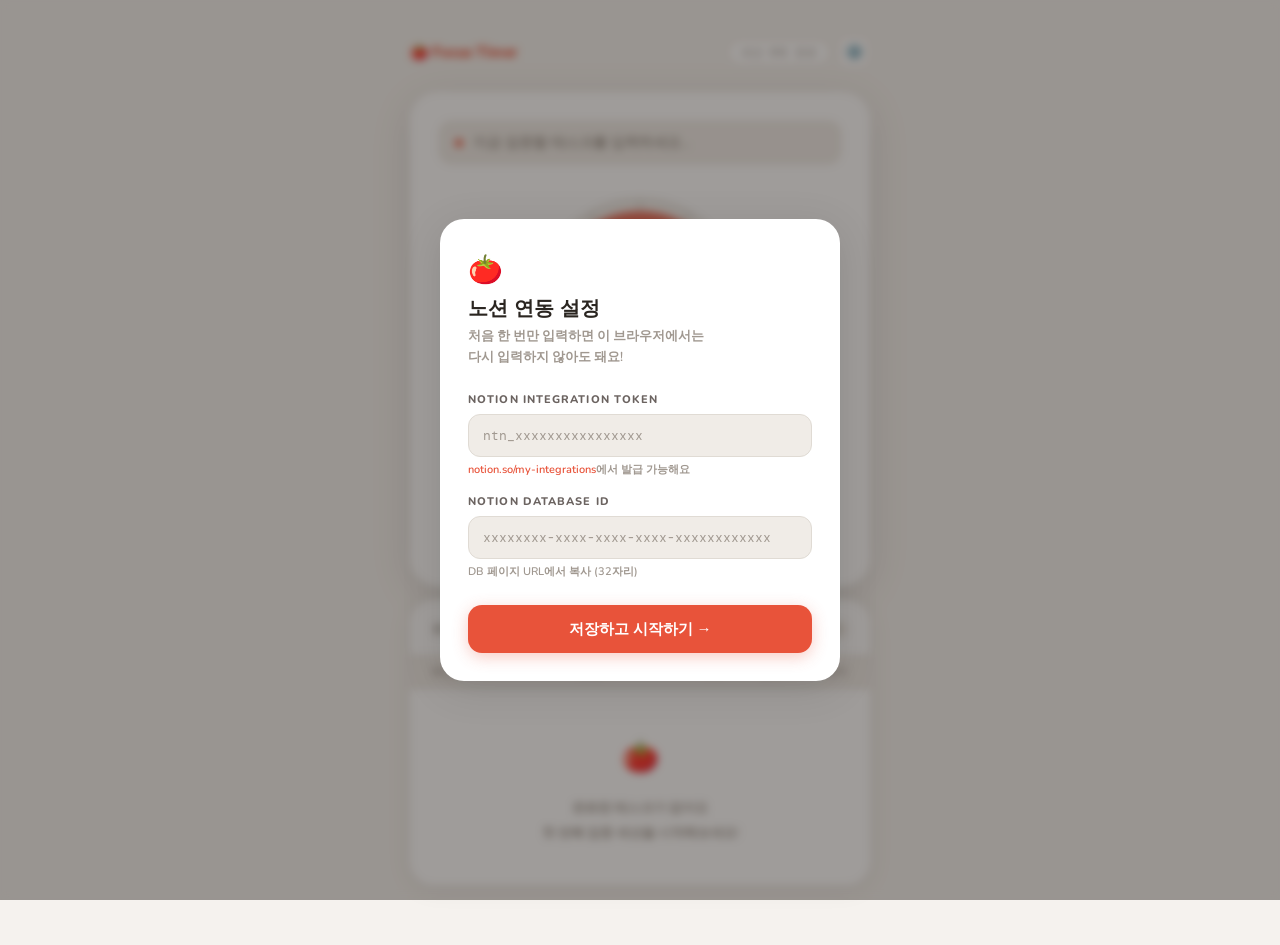
==== index.html @ 7982dd50 "Update index.html 프록시 업데이트 (프록시가 이상해도 자동으로 업데이트하는 자동 폴백)" ====
<!DOCTYPE html>
<html lang="ko">
<head>
<meta charset="UTF-8">
<meta name="viewport" content="width=device-width, initial-scale=1.0">
<title>Focus Timer</title>
<link rel="icon" type="image/png" href="https://twemoji.maxcdn.com/v/latest/72x72/1f345.png">
<link href="https://fonts.googleapis.com/css2?family=DM+Mono:wght@400;500&family=Nunito:wght@400;600;700;800;900&display=swap" rel="stylesheet">
<style>
  :root {
    --bg:#f5f2ee;--surface:#fff;--surface2:#f0ece7;--border:#e0dbd4;
    --tomato:#e8533a;--tomato-light:#fde8e4;--green:#3db87a;--yellow:#f0b429;
    --text:#2a2520;--text-dim:#a09890;--text-mid:#6b6360;
    --shadow:0 4px 24px rgba(0,0,0,.08);--shadow-lg:0 8px 40px rgba(0,0,0,.12);
  }
  *{box-sizing:border-box;margin:0;padding:0}
  body{background:var(--bg);color:var(--text);font-family:'Nunito',sans-serif;min-height:100vh;display:flex;flex-direction:column;align-items:center;padding:36px 20px 60px}

  /* Modal */
  .modal-backdrop{position:fixed;inset:0;background:rgba(42,37,32,.45);backdrop-filter:blur(4px);display:flex;align-items:center;justify-content:center;z-index:1000}
  .modal-backdrop.hidden{display:none}
  .modal{background:var(--surface);border-radius:24px;padding:32px 28px 28px;width:100%;max-width:400px;box-shadow:var(--shadow-lg);margin:20px}
  .modal-logo{font-size:28px;margin-bottom:6px}
  .modal-title{font-size:20px;font-weight:900;margin-bottom:4px}
  .modal-sub{font-size:13px;color:var(--text-dim);font-weight:600;margin-bottom:24px;line-height:1.6}
  .modal-field{margin-bottom:16px}
  .modal-label{display:block;font-size:11px;font-weight:800;letter-spacing:.1em;text-transform:uppercase;color:var(--text-mid);margin-bottom:7px}
  .modal-input{width:100%;padding:12px 14px;background:var(--surface2);border:1.5px solid var(--border);border-radius:12px;font-family:'DM Mono',monospace;font-size:13px;color:var(--text);outline:none;transition:border-color .15s}
  .modal-input:focus{border-color:var(--tomato);background:var(--tomato-light)}
  .modal-input::placeholder{color:var(--text-dim)}
  .modal-hint{font-size:11px;color:var(--text-dim);font-weight:600;margin-top:5px;line-height:1.5}
  .modal-hint a{color:var(--tomato);text-decoration:none}
  .modal-btn{width:100%;padding:14px;background:var(--tomato);color:#fff;border:none;border-radius:14px;font-family:'Nunito',sans-serif;font-size:15px;font-weight:800;cursor:pointer;transition:all .15s;margin-top:8px;box-shadow:0 4px 16px rgba(232,83,58,.3)}
  .modal-btn:hover{background:#f06045;transform:translateY(-1px)}
  .modal-error{font-size:12px;color:var(--tomato);font-weight:700;margin-top:10px;display:none;text-align:center}

  /* Header */
  .header{width:100%;max-width:460px;display:flex;align-items:center;justify-content:space-between;margin-bottom:24px}
  .logo{font-size:15px;font-weight:900;letter-spacing:-.02em;color:var(--tomato)}
  .header-right{display:flex;align-items:center;gap:8px}
  .session-badge{font-family:'DM Mono',monospace;font-size:11px;color:var(--text-dim);background:var(--surface);border:1.5px solid var(--border);padding:4px 12px;border-radius:20px}
  .settings-btn{width:32px;height:32px;background:var(--surface);border:1.5px solid var(--border);border-radius:10px;cursor:pointer;font-size:15px;display:flex;align-items:center;justify-content:center;transition:all .15s}
  .settings-btn:hover{background:var(--border)}

  /* Card */
  .card{width:100%;max-width:460px;background:var(--surface);border-radius:28px;padding:28px 28px 24px;box-shadow:var(--shadow-lg);margin-bottom:14px}
  .task-row{display:flex;align-items:center;gap:10px;background:var(--surface2);border-radius:14px;padding:12px 16px;margin-bottom:24px;border:1.5px solid transparent;transition:border-color .2s}
  .task-row:focus-within{border-color:var(--tomato)}
  .task-dot{width:8px;height:8px;background:var(--tomato);border-radius:50%;flex-shrink:0}
  .task-input{flex:1;background:transparent;border:none;outline:none;font-family:'Nunito',sans-serif;font-size:14px;font-weight:700;color:var(--text);caret-color:var(--tomato)}
  .task-input::placeholder{color:var(--text-dim);font-weight:600}

  /* Clock */
  .clock-wrap{display:flex;justify-content:center;margin-bottom:22px}
  .clock-outer{position:relative;width:220px;height:220px}
  #timerCanvas{border-radius:50%;display:block}
  .clock-center{position:absolute;top:50%;left:50%;transform:translate(-50%,-50%);background:#fff;border-radius:50%;width:96px;height:96px;display:flex;flex-direction:column;align-items:center;justify-content:center;box-shadow:0 2px 12px rgba(0,0,0,.08);pointer-events:none}
  #timeDisplay{font-family:'DM Mono',monospace;font-size:20px;font-weight:500;color:var(--text);line-height:1;letter-spacing:-.5px}
  #statusLabel{font-size:9px;font-weight:800;letter-spacing:.12em;text-transform:uppercase;color:var(--text-dim);margin-top:3px}
  #overtimeLabel{font-family:'DM Mono',monospace;font-size:9px;color:var(--yellow);margin-top:2px;display:none}

  /* Timesup */
  .timesup-banner{display:none;align-items:center;gap:10px;background:#fde8e4;border:1.5px solid #f5c4bb;border-radius:14px;padding:11px 16px;margin-bottom:14px;width:100%;max-width:460px}
  .timesup-banner.show{display:flex}
  .timesup-text{font-size:13px;font-weight:800;color:var(--tomato)}
  .timesup-sub{font-size:11px;color:#c0705a;margin-top:1px;font-weight:600}

  /* Setter */
  .time-setter{display:flex;align-items:flex-end;justify-content:center;gap:8px;margin-bottom:20px}
  .setter-unit{display:flex;flex-direction:column;align-items:center;gap:5px}
  .setter-label{font-size:10px;font-weight:800;letter-spacing:.1em;text-transform:uppercase;color:var(--text-dim)}
  .setter-inner{display:flex;align-items:center;gap:5px}
  .setter-btn{width:28px;height:28px;background:var(--surface2);border:1.5px solid var(--border);border-radius:8px;color:var(--text-mid);font-size:16px;cursor:pointer;display:flex;align-items:center;justify-content:center;transition:all .15s;font-weight:700}
  .setter-btn:hover{background:var(--border);color:var(--text)}
  .setter-input{font-family:'DM Mono',monospace;font-size:24px;font-weight:500;color:var(--text);background:var(--surface2);border:1.5px solid var(--border);border-radius:10px;width:58px;text-align:center;padding:5px 0;outline:none;transition:border-color .15s}
  .setter-input:focus{border-color:var(--tomato);background:var(--tomato-light)}
  .setter-sep{font-family:'DM Mono',monospace;font-size:22px;color:var(--text-dim);padding-bottom:4px;font-weight:500}

  /* Controls */
  .controls{display:flex;gap:10px;justify-content:center}
  .btn-main{flex:1;padding:14px;background:var(--tomato);color:#fff;border:none;border-radius:16px;font-family:'Nunito',sans-serif;font-size:15px;font-weight:800;cursor:pointer;transition:all .15s;max-width:200px;box-shadow:0 4px 16px rgba(232,83,58,.35)}
  .btn-main:hover{background:#f06045;transform:translateY(-2px)}
  .btn-secondary{padding:14px 20px;background:var(--surface2);color:var(--text-mid);border:1.5px solid var(--border);border-radius:16px;font-family:'Nunito',sans-serif;font-size:14px;font-weight:800;cursor:pointer;transition:all .15s}
  .btn-secondary:hover{background:var(--border);color:var(--text)}
  .btn-done{padding:14px 20px;background:#e8f8f0;color:var(--green);border:1.5px solid #b8e8d0;border-radius:16px;font-family:'Nunito',sans-serif;font-size:14px;font-weight:800;cursor:pointer;transition:all .15s;display:none}
  .btn-done:hover{background:#d0f0e4}
  .btn-done:disabled{opacity:.5;cursor:not-allowed}

  /* Toast */
  .sync-toast{position:fixed;bottom:28px;right:24px;background:#fff;border:1.5px solid var(--border);border-radius:14px;padding:12px 18px;font-size:13px;font-weight:700;display:flex;align-items:center;gap:8px;transition:all .3s;opacity:0;transform:translateY(10px);z-index:999;box-shadow:var(--shadow)}
  .sync-toast.show{opacity:1;transform:translateY(0)}
  .sync-toast.success{border-color:#b8e8d0;color:var(--green)}
  .sync-toast.error{border-color:#f5c4bb;color:var(--tomato)}
  .sync-toast.loading{color:var(--text-dim)}

  /* List */
  .list-card{width:100%;max-width:460px;background:var(--surface);border-radius:24px;overflow:hidden;box-shadow:var(--shadow)}
  .list-header{padding:18px 22px 14px;border-bottom:1.5px solid var(--border);display:flex;align-items:center;justify-content:space-between}
  .list-title{font-size:12px;font-weight:800;letter-spacing:.12em;text-transform:uppercase;color:var(--text-dim)}
  .list-header-right{display:flex;align-items:center;gap:8px}
  .list-count{font-family:'DM Mono',monospace;font-size:11px;color:var(--text-dim);background:var(--surface2);padding:2px 8px;border-radius:10px}
  .notion-badge{font-size:10px;font-weight:800;color:var(--green);background:#e8f8f0;border:1.5px solid #b8e8d0;padding:2px 8px;border-radius:10px}
  .notion-badge.disconnected{color:var(--text-dim);background:var(--surface2);border-color:var(--border)}
  .btn-edit-mode{font-size:11px;font-weight:800;color:var(--text-dim);background:var(--surface2);border:1.5px solid var(--border);padding:3px 10px;border-radius:10px;cursor:pointer;transition:all .15s}
  .btn-edit-mode:hover{color:var(--tomato);border-color:var(--tomato);background:var(--tomato-light)}
  .btn-edit-mode.active{color:var(--tomato);border-color:var(--tomato);background:var(--tomato-light)}

  /* ── 컬럼 그리드: 체크박스(edit모드에서만 표시) + 태스크 + 작업일시 + 계획 + 실제 + 차이 ── */
  .list-cols{display:grid;grid-template-columns:1fr 96px 54px 54px 62px;gap:4px;padding:9px 22px;border-bottom:1.5px solid var(--border);background:var(--surface2)}
  .list-cols.edit-cols{grid-template-columns:24px 1fr 96px 54px 54px 62px}
  .col-label{font-size:10px;font-weight:800;letter-spacing:.08em;text-transform:uppercase;color:var(--text-dim)}
  .col-label.right{text-align:right}

  .task-item{display:grid;grid-template-columns:1fr 96px 54px 54px 62px;gap:4px;padding:13px 22px;border-bottom:1.5px solid var(--border);animation:slide-in .25s ease;transition:background .15s}
  .task-item.edit-row{grid-template-columns:24px 1fr 96px 54px 54px 62px}
  .task-item:last-child{border-bottom:none}
  .task-item.selected{background:#fff5f3}
  @keyframes slide-in{from{opacity:0;transform:translateY(-6px)}to{opacity:1;transform:translateY(0)}}

  .task-checkbox{width:18px;height:18px;border:1.5px solid var(--border);border-radius:5px;cursor:pointer;display:flex;align-items:center;justify-content:center;flex-shrink:0;transition:all .15s;background:var(--surface)}
  .task-checkbox:hover{border-color:var(--tomato)}
  .task-checkbox.checked{background:var(--tomato);border-color:var(--tomato);color:#fff;font-size:11px;font-weight:900}

  .task-name-cell{font-size:13px;font-weight:700;color:var(--text);display:flex;align-items:center;gap:7px;min-width:0}
  .task-name-text{overflow:hidden;text-overflow:ellipsis;white-space:nowrap}
  .task-status-dot{width:7px;height:7px;border-radius:50%;flex-shrink:0}
  .dot-done{background:var(--green)}
  .dot-over{background:var(--yellow)}
  .cell-mono{font-family:'DM Mono',monospace;font-size:11px;color:var(--text-mid);text-align:right;display:flex;align-items:center;justify-content:flex-end}
  .cell-datetime{font-family:'DM Mono',monospace;font-size:10px;color:var(--text-dim);display:flex;align-items:center}
  .diff-pos{color:var(--yellow);font-weight:600}
  .diff-neg{color:var(--green);font-weight:600}
  .diff-zero{color:var(--text-dim)}
  .notion-dot{width:5px;height:5px;border-radius:50%;background:var(--green);margin-left:3px;flex-shrink:0}
  .notion-dot.pending{background:var(--yellow)}
  .notion-dot.fail{background:var(--tomato)}

  /* Delete bar */
  .delete-bar{display:none;align-items:center;justify-content:space-between;padding:12px 22px;background:var(--tomato-light);border-top:1.5px solid #f5c4bb}
  .delete-bar.show{display:flex}
  .delete-bar-text{font-size:13px;font-weight:700;color:var(--tomato)}
  .btn-confirm-delete{padding:8px 18px;background:var(--tomato);color:#fff;border:none;border-radius:10px;font-family:'Nunito',sans-serif;font-size:13px;font-weight:800;cursor:pointer;transition:all .15s}
  .btn-confirm-delete:hover{background:#f06045}
  .btn-cancel-delete{padding:8px 14px;background:transparent;color:var(--text-mid);border:none;font-family:'Nunito',sans-serif;font-size:13px;font-weight:700;cursor:pointer}

  .empty-state{padding:40px 24px;text-align:center;color:var(--text-dim);font-size:13px;line-height:1.9;font-weight:600}
  .empty-icon{font-size:30px;margin-bottom:10px}
</style>
</head>
<body>

<!-- Modal -->
<div class="modal-backdrop" id="modalBackdrop">
  <div class="modal">
    <div class="modal-logo">🍅</div>
    <div class="modal-title">노션 연동 설정</div>
    <div class="modal-sub">처음 한 번만 입력하면 이 브라우저에서는<br>다시 입력하지 않아도 돼요!</div>
    <div class="modal-field">
      <label class="modal-label">Notion Integration Token</label>
      <input class="modal-input" id="inputToken" type="password" placeholder="ntn_xxxxxxxxxxxxxxxx">
      <div class="modal-hint"><a href="https://www.notion.so/my-integrations" target="_blank">notion.so/my-integrations</a>에서 발급 가능해요</div>
    </div>
    <div class="modal-field">
      <label class="modal-label">Notion Database ID</label>
      <input class="modal-input" id="inputDbId" type="text" placeholder="xxxxxxxx-xxxx-xxxx-xxxx-xxxxxxxxxxxx">
      <div class="modal-hint">DB 페이지 URL에서 복사 (32자리)</div>
    </div>
    <button class="modal-btn" onclick="saveSettings()">저장하고 시작하기 →</button>
    <div class="modal-error" id="modalError">토큰과 DB ID를 모두 입력해주세요</div>
  </div>
</div>

<!-- Header -->
<div class="header">
  <div class="logo">🍅 Focus Timer</div>
  <div class="header-right">
    <div class="session-badge" id="sessionBadge">세션 0회 완료</div>
    <button class="settings-btn" onclick="openSettings()">⚙️</button>
  </div>
</div>

<div class="timesup-banner" id="timesupBanner">
  <div style="font-size:18px">⏰</div>
  <div>
    <div class="timesup-text">타임업!</div>
    <div class="timesup-sub">초과 시간이 카운트 중이에요 — 완료 버튼을 눌러 기록하세요</div>
  </div>
</div>

<div class="card">
  <div class="task-row">
    <div class="task-dot"></div>
    <input class="task-input" id="taskInput" type="text" placeholder="지금 집중할 태스크를 입력하세요…" maxlength="40">
  </div>
  <div class="clock-wrap">
    <div class="clock-outer">
      <canvas id="timerCanvas" width="220" height="220"></canvas>
      <div class="clock-center">
        <div id="timeDisplay">10:00</div>
        <div id="statusLabel">대기 중</div>
        <div id="overtimeLabel">초과중</div>
      </div>
    </div>
  </div>
  <div class="time-setter" id="timeSetter">
    <div class="setter-unit">
      <div class="setter-label">시간</div>
      <div class="setter-inner">
        <button class="setter-btn" onclick="adjustTime('h',1)">+</button>
        <input class="setter-input" id="setHour" type="number" min="0" max="23" value="0" oninput="onInputChange('h')" onblur="onInputBlur('h')">
        <button class="setter-btn" onclick="adjustTime('h',-1)">−</button>
      </div>
    </div>
    <div class="setter-sep">:</div>
    <div class="setter-unit">
      <div class="setter-label">분</div>
      <div class="setter-inner">
        <button class="setter-btn" onclick="adjustTime('m',1)">+</button>
        <input class="setter-input" id="setMin" type="number" min="0" max="59" value="10" oninput="onInputChange('m')" onblur="onInputBlur('m')">
        <button class="setter-btn" onclick="adjustTime('m',-1)">−</button>
      </div>
    </div>
  </div>
  <div class="controls">
    <button class="btn-main" id="startBtn" onclick="toggleTimer()">▶ 시작</button>
    <button class="btn-secondary" onclick="resetTimer()">↺ 리셋</button>
    <button class="btn-done" id="doneBtn" onclick="completeTask()">✓ 완료</button>
  </div>
</div>

<!-- Task List -->
<div class="list-card" id="listCard">
  <div class="list-header">
    <div class="list-title">완료된 태스크</div>
    <div class="list-header-right">
      <button class="btn-edit-mode" id="editModeBtn" onclick="toggleEditMode()">선택 삭제</button>
      <div class="notion-badge" id="notionBadge">● Notion</div>
      <div class="list-count" id="taskCount">0개</div>
    </div>
  </div>
  <div class="list-cols" id="listCols">
    <div class="col-label">태스크</div>
    <div class="col-label">작업일시</div>
    <div class="col-label right">계획</div>
    <div class="col-label right">실제</div>
    <div class="col-label right">차이</div>
  </div>
  <div id="taskList">
    <div class="empty-state"><div class="empty-icon">🍅</div>완료된 태스크가 없어요<br>첫 번째 집중 세션을 시작해보세요!</div>
  </div>
  <div class="delete-bar" id="deleteBar">
    <div class="delete-bar-text" id="deleteBarText">0개 선택됨</div>
    <div style="display:flex;gap:8px">
      <button class="btn-cancel-delete" onclick="toggleEditMode()">취소</button>
      <button class="btn-confirm-delete" onclick="deleteSelected()">🗑 삭제</button>
    </div>
  </div>
</div>

<div class="sync-toast" id="syncToast"></div>

<script>
  const CORS_PROXIES = [
  url => `https://api.allorigins.win/raw?url=${encodeURIComponent(url)}`,
  url => `https://corsproxy.io/?url=${encodeURIComponent(url)}`,
  url => `https://cors-anywhere.herokuapp.com/${url}`,
];
  const CX=110,CY=110,R=100;
  let NOTION_TOKEN='',NOTION_DB_ID='';
  let setHours=0,setMinutes=10;
  let totalPlanned=600,remaining=600;
  let elapsed=0,overtime=0;
  let running=false,isOvertime=false;
  let interval=null,sessionCount=0,startTime=null;
  let tasks=[];
  let editMode=false,selected=new Set();

  const canvas=document.getElementById('timerCanvas');
  const ctx=canvas.getContext('2d');

  // ── Settings ──────────────────────────────────────────
  function loadSettings(){
    NOTION_TOKEN=localStorage.getItem('ft_token')||'';
    NOTION_DB_ID=localStorage.getItem('ft_dbid')||'';
    if(!NOTION_TOKEN||!NOTION_DB_ID){
      document.getElementById('modalBackdrop').classList.remove('hidden');
    } else {
      document.getElementById('modalBackdrop').classList.add('hidden');
      updateNotionBadge(true);
    }
    sessionCount=parseInt(localStorage.getItem('ft_sessions')||'0');
    document.getElementById('sessionBadge').textContent=`세션 ${sessionCount}회 완료`;
  }
  function saveSettings(){
    const token=document.getElementById('inputToken').value.trim();
    const dbid=document.getElementById('inputDbId').value.trim().replace(/-/g,'');
    if(!token||!dbid){document.getElementById('modalError').style.display='block';return;}
    localStorage.setItem('ft_token',token);
    localStorage.setItem('ft_dbid',dbid);
    NOTION_TOKEN=token;NOTION_DB_ID=dbid;
    document.getElementById('modalBackdrop').classList.add('hidden');
    updateNotionBadge(true);
  }
  function openSettings(){
    document.getElementById('inputToken').value=NOTION_TOKEN;
    document.getElementById('inputDbId').value=NOTION_DB_ID;
    document.getElementById('modalBackdrop').classList.remove('hidden');
  }
  function updateNotionBadge(ok){
    const b=document.getElementById('notionBadge');
    b.textContent=ok?'● Notion':'○ 미연결';
    b.className=ok?'notion-badge':'notion-badge disconnected';
  }

  // ── Task persistence ───────────────────────────────────
  function saveTasks(){
    localStorage.setItem('ft_tasks',JSON.stringify(tasks.map(t=>({...t,date:t.date instanceof Date?t.date.toISOString():t.date}))));
  }
  function loadTasks(){
    try{const raw=localStorage.getItem('ft_tasks');if(!raw)return;tasks=JSON.parse(raw).map(t=>({...t,date:new Date(t.date)}));}catch(e){tasks=[];}
  }

  // ── Canvas ─────────────────────────────────────────────
  function drawClock(){
    ctx.clearRect(0,0,220,220);
    ctx.beginPath();ctx.arc(CX,CY,R,0,Math.PI*2);ctx.fillStyle='#f5f2ee';ctx.fill();
    for(let i=0;i<60;i++){
      const a=(i/60)*Math.PI*2-Math.PI/2,maj=i%5===0;
      ctx.beginPath();
      ctx.moveTo(CX+(maj?R-10:R-6)*Math.cos(a),CY+(maj?R-10:R-6)*Math.sin(a));
      ctx.lineTo(CX+(R-2)*Math.cos(a),CY+(R-2)*Math.sin(a));
      ctx.strokeStyle=maj?'#c8c0b8':'#ddd8d2';ctx.lineWidth=maj?2:1;ctx.stroke();
    }
    const sa=-Math.PI/2;
    if(!isOvertime&&remaining>0){
      ctx.beginPath();ctx.moveTo(CX,CY);
      ctx.arc(CX,CY,R-12,sa,sa+(remaining/totalPlanned)*Math.PI*2);
      ctx.closePath();ctx.fillStyle='#e8533a';ctx.globalAlpha=.88;ctx.fill();ctx.globalAlpha=1;
    }
    if(isOvertime&&overtime>0){
      ctx.beginPath();ctx.moveTo(CX,CY);
      ctx.arc(CX,CY,R-12,sa,sa+((overtime%totalPlanned)/totalPlanned)*Math.PI*2);
      ctx.closePath();ctx.fillStyle='#f0b429';ctx.globalAlpha=.82;ctx.fill();ctx.globalAlpha=1;
    }
    ctx.beginPath();ctx.arc(CX,CY,52,0,Math.PI*2);ctx.fillStyle='#fff';ctx.fill();
    ctx.beginPath();ctx.arc(CX,CY,R,0,Math.PI*2);ctx.strokeStyle='#e0dbd4';ctx.lineWidth=2;ctx.stroke();
    ctx.beginPath();ctx.arc(CX,CY,4,0,Math.PI*2);ctx.fillStyle=isOvertime?'#f0b429':'#e8533a';ctx.fill();
  }

  function fmt(sec){
    const h=Math.floor(Math.abs(sec)/3600),m=Math.floor((Math.abs(sec)%3600)/60),s=Math.abs(sec)%60;
    return h>0?`${h}:${String(m).padStart(2,'0')}:${String(s).padStart(2,'0')}`:`${String(m).padStart(2,'0')}:${String(s).padStart(2,'0')}`;
  }
  function nowKST(){return new Date(new Date().toLocaleString('en-US',{timeZone:'Asia/Seoul'}));}
  function formatDatetime(d){return `${String(d.getMonth()+1).padStart(2,'0')}/${String(d.getDate()).padStart(2,'0')} ${String(d.getHours()).padStart(2,'0')}:${String(d.getMinutes()).padStart(2,'0')}`;}

  function beep(){
    try{
      const ac=new(window.AudioContext||window.webkitAudioContext)();
      [0,.18,.36].forEach(t=>{
        const o=ac.createOscillator(),g=ac.createGain();
        o.connect(g);g.connect(ac.destination);
        o.frequency.value=t===.36?880:660;
        g.gain.setValueAtTime(.25,ac.currentTime+t);
        g.gain.exponentialRampToValueAtTime(.001,ac.currentTime+t+.28);
        o.start(ac.currentTime+t);o.stop(ac.currentTime+t+.28);
      });
    }catch(e){}
  }
  function showToast(msg,type='loading'){
    const t=document.getElementById('syncToast');
    t.className=`sync-toast ${type} show`;t.innerHTML=msg;
    if(type!=='loading')setTimeout(()=>t.classList.remove('show'),3500);
  }
  function updateTimeDisplay(){document.getElementById('timeDisplay').textContent=isOvertime?`+${fmt(overtime)}`:fmt(remaining);}
  function render(){drawClock();updateTimeDisplay();}

  // ── Setter ─────────────────────────────────────────────
  function getPlanned(){return setHours*3600+setMinutes*60;}
  function adjustTime(type,delta){
    if(running)return;
    if(type==='h'){setHours=Math.max(0,Math.min(23,setHours+delta));document.getElementById('setHour').value=setHours;}
    else{setMinutes=Math.max(0,Math.min(59,setMinutes+delta));if(!setHours&&!setMinutes)setMinutes=1;document.getElementById('setMin').value=setMinutes;}
    applyTimeChange();
  }
  function onInputChange(type){
    if(running)return;
    if(type==='h')setHours=parseInt(document.getElementById('setHour').value)||0;
    else setMinutes=parseInt(document.getElementById('setMin').value)||0;
    applyTimeChange();
  }
  function onInputBlur(type){
    if(type==='h'){setHours=Math.max(0,Math.min(23,parseInt(document.getElementById('setHour').value)||0));document.getElementById('setHour').value=setHours;}
    else{setMinutes=Math.max(0,Math.min(59,parseInt(document.getElementById('setMin').value)||0));if(!setHours&&!setMinutes)setMinutes=1;document.getElementById('setMin').value=setMinutes;}
    applyTimeChange();
  }
  function applyTimeChange(){totalPlanned=getPlanned();remaining=totalPlanned;elapsed=0;overtime=0;render();}
  function lockSetter(lock){const s=document.getElementById('timeSetter');s.style.opacity=lock?'.4':'1';s.style.pointerEvents=lock?'none':'auto';}

  // ── Timer ──────────────────────────────────────────────
  function toggleTimer(){
    const btn=document.getElementById('startBtn');
    if(running){clearInterval(interval);running=false;btn.textContent='▶ 재개';}
    else{
      if(!totalPlanned)return;
      if(!startTime)startTime=nowKST();
      running=true;btn.textContent='⏸ 일시정지';
      lockSetter(true);
      document.getElementById('doneBtn').style.display='flex';
      document.getElementById('statusLabel').textContent='집중 중';
      interval=setInterval(tick,1000);
    }
  }
  function tick(){
    elapsed++;
    if(!isOvertime){
      remaining--;render();
      if(remaining<=0){
        isOvertime=true;beep();
        document.getElementById('timesupBanner').classList.add('show');
        document.getElementById('statusLabel').textContent='타임업!';
        document.getElementById('statusLabel').style.color='#e8533a';
        document.getElementById('overtimeLabel').style.display='block';
      }
    }else{overtime++;document.getElementById('overtimeLabel').textContent=`+${fmt(overtime)}`;render();}
  }

  function resetTimer(){
    clearInterval(interval);
    running=false;isOvertime=false;totalPlanned=getPlanned();
    remaining=totalPlanned;elapsed=0;overtime=0;startTime=null;
    document.getElementById('startBtn').textContent='▶ 시작';
    document.getElementById('statusLabel').textContent='대기 중';
    document.getElementById('statusLabel').style.color='';
    const doneBtn=document.getElementById('doneBtn');
    doneBtn.style.display='none';
    doneBtn.disabled=false; // ← 완료 버튼 재활성화
    document.getElementById('timesupBanner').classList.remove('show');
    document.getElementById('overtimeLabel').style.display='none';
    lockSetter(false);render();
  }

  async function completeTask(){
    if(elapsed===0)return;
    clearInterval(interval);running=false;
    const doneBtn=document.getElementById('doneBtn');
    doneBtn.disabled=true;

    const name=document.getElementById('taskInput').value.trim()||'이름 없는 태스크';
    const actual=elapsed,diff=actual-totalPlanned;
    const taskDate=startTime||nowKST();
    sessionCount++;
    localStorage.setItem('ft_sessions',sessionCount);
    document.getElementById('sessionBadge').textContent=`세션 ${sessionCount}회 완료`;

    const taskObj={id:Date.now(),name,planned:totalPlanned,actual,diff,date:taskDate,notionStatus:'pending'};
    tasks.unshift(taskObj);
    saveTasks();renderTasks();
    resetTimer(); // ← 여기서 doneBtn.disabled=false 처리됨
    document.getElementById('taskInput').value='';

    if(NOTION_TOKEN&&NOTION_DB_ID){
      showToast('⏳ 노션에 저장 중…','loading');
      const ok=await saveToNotion(taskObj);
      taskObj.notionStatus=ok?'done':'fail';
      saveTasks();renderTasks();
      showToast(ok?'✅ 노션에 저장되었어요!':'❌ 노션 저장 실패',ok?'success':'error');
    }else{
      taskObj.notionStatus='fail';saveTasks();renderTasks();
      showToast('⚙️ 노션 연동이 필요해요 (우측 상단 ⚙️)','error');
    }
  }

  async function saveToNotion(task){
    const diffStr=task.diff===0?'±0:00':(task.diff>0?`+${fmt(task.diff)}`:`−${fmt(task.diff)}`);
    try{
      const res=await fetch(CORS_PROXY+encodeURIComponent('https://api.notion.com/v1/pages'),{
        method:'POST',
        headers:{'Content-Type':'application/json','Authorization':`Bearer ${NOTION_TOKEN}`,'Notion-Version':'2022-06-28'},
        body:JSON.stringify({
          parent:{database_id:NOTION_DB_ID},
          properties:{
            "태스크명":{title:[{text:{content:task.name}}]},
            "작업일시":{date:{start:task.date.toISOString().split('T')[0]}},
            "계획시간":{rich_text:[{text:{content:fmt(task.planned)}}]},
            "실제시간":{rich_text:[{text:{content:fmt(task.actual)}}]},
            "차이":    {rich_text:[{text:{content:diffStr}}]}
          }
        })
      });
      return res.ok;
    }catch(e){return false;}
  }

  // ── Edit / Delete ──────────────────────────────────────
  function toggleEditMode(){
    editMode=!editMode;
    selected.clear();
    const btn=document.getElementById('editModeBtn');
    btn.textContent=editMode?'취소':'선택 삭제';
    btn.classList.toggle('active',editMode);
    document.getElementById('deleteBar').classList.remove('show');

    // 헤더 컬럼도 같이 토글
    const cols=document.getElementById('listCols');
    if(editMode){
      cols.classList.add('edit-cols');
      cols.innerHTML=`<div class="col-label"></div><div class="col-label">태스크</div><div class="col-label">작업일시</div><div class="col-label right">계획</div><div class="col-label right">실제</div><div class="col-label right">차이</div>`;
    }else{
      cols.classList.remove('edit-cols');
      cols.innerHTML=`<div class="col-label">태스크</div><div class="col-label">작업일시</div><div class="col-label right">계획</div><div class="col-label right">실제</div><div class="col-label right">차이</div>`;
    }
    renderTasks();
  }

  function toggleSelect(id){
    if(selected.has(id))selected.delete(id);else selected.add(id);
    const count=selected.size;
    document.getElementById('deleteBar').classList.toggle('show',count>0);
    document.getElementById('deleteBarText').textContent=`${count}개 선택됨`;
    renderTasks();
  }

  function deleteSelected(){
    tasks=tasks.filter(t=>!selected.has(t.id));
    selected.clear();
    saveTasks();
    document.getElementById('deleteBar').classList.remove('show');
    editMode=false;
    document.getElementById('editModeBtn').textContent='선택 삭제';
    document.getElementById('editModeBtn').classList.remove('active');
    const cols=document.getElementById('listCols');
    cols.classList.remove('edit-cols');
    cols.innerHTML=`<div class="col-label">태스크</div><div class="col-label">작업일시</div><div class="col-label right">계획</div><div class="col-label right">실제</div><div class="col-label right">차이</div>`;
    renderTasks();
  }

  // ── Render ─────────────────────────────────────────────
  function renderTasks(){
    const list=document.getElementById('taskList');
    document.getElementById('taskCount').textContent=`${tasks.length}개`;
    if(!tasks.length){
      list.innerHTML=`<div class="empty-state"><div class="empty-icon">🍅</div>완료된 태스크가 없어요<br>첫 번째 집중 세션을 시작해보세요!</div>`;
      return;
    }
    list.innerHTML=tasks.map(t=>{
      const diffStr=t.diff===0?'±0:00':(t.diff>0?`+${fmt(t.diff)}`:`−${fmt(t.diff)}`);
      const diffCls=t.diff>0?'diff-pos':t.diff<0?'diff-neg':'diff-zero';
      const nDot=t.notionStatus==='done'?'notion-dot':t.notionStatus==='fail'?'notion-dot fail':'notion-dot pending';
      const isSel=selected.has(t.id);
      const rowCls=`task-item${editMode?' edit-row':''}${isSel?' selected':''}`;
      const checkbox=editMode?`<div class="task-checkbox${isSel?' checked':''}" onclick="event.stopPropagation();toggleSelect(${t.id})">${isSel?'✓':''}</div>`:'';
      return `<div class="${rowCls}" onclick="${editMode?`toggleSelect(${t.id})`:''}" style="${editMode?'cursor:pointer':''}">
        ${checkbox}
        <div class="task-name-cell"><div class="task-status-dot ${t.diff>0?'dot-over':'dot-done'}"></div><span class="task-name-text">${esc(t.name)}</span><div class="${nDot}"></div></div>
        <div class="cell-datetime">${formatDatetime(new Date(t.date))}</div>
        <div class="cell-mono">${fmt(t.planned)}</div>
        <div class="cell-mono">${fmt(t.actual)}</div>
        <div class="cell-mono ${diffCls}">${diffStr}</div>
      </div>`;
    }).join('');
  }

  function esc(s){return s.replace(/&/g,'&amp;').replace(/</g,'&lt;');}

  // ── Init ───────────────────────────────────────────────
  loadSettings();
  loadTasks();
  render();
  renderTasks();
</script>
</body>
</html>
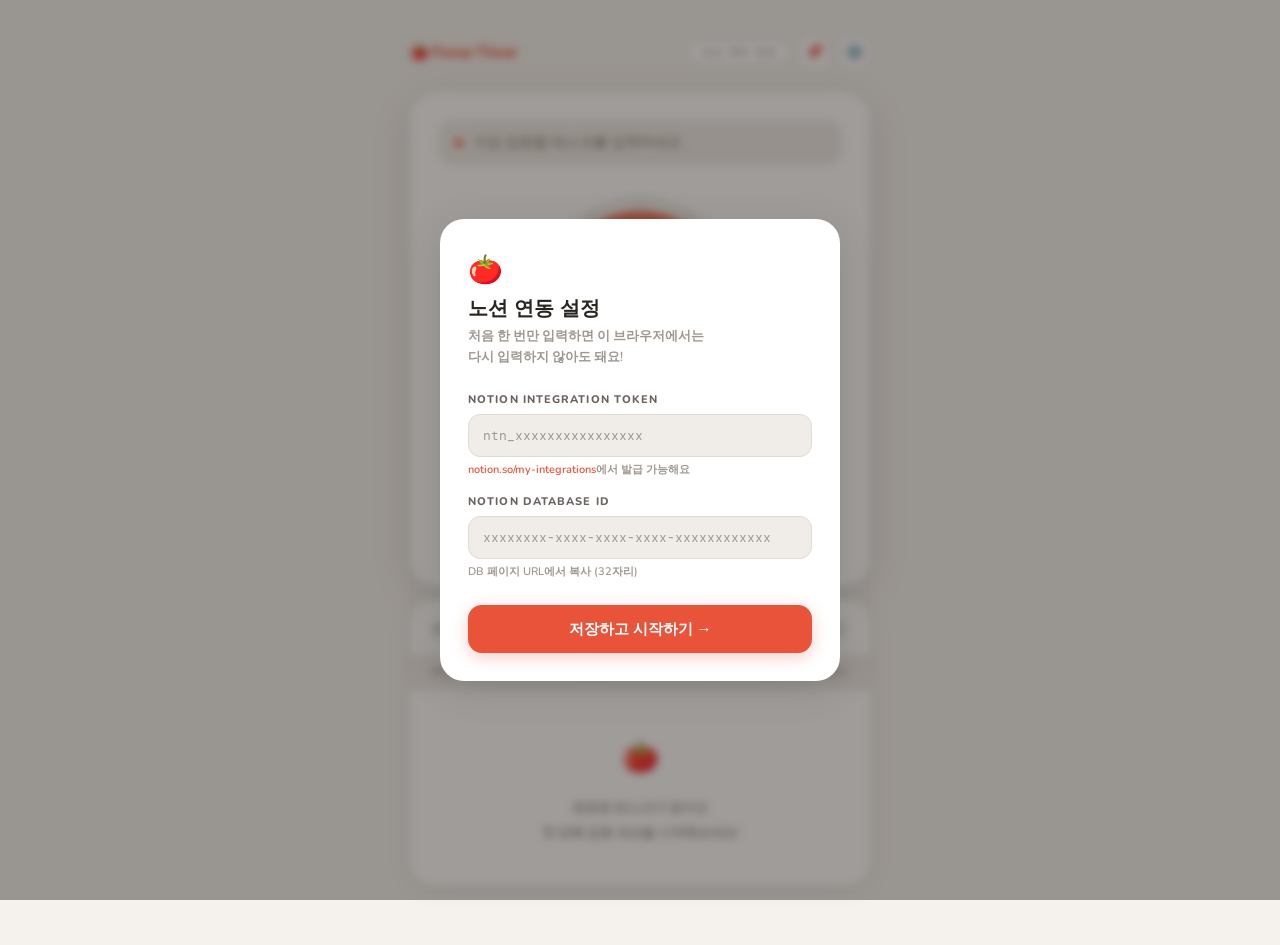
==== commit 6f2610b8: "Add files via upload" ====
--- a/index.html
+++ b/index.html
@@ -105,7 +105,6 @@
   .btn-edit-mode:hover{color:var(--tomato);border-color:var(--tomato);background:var(--tomato-light)}
   .btn-edit-mode.active{color:var(--tomato);border-color:var(--tomato);background:var(--tomato-light)}
 
-  /* ── 컬럼 그리드: 체크박스(edit모드에서만 표시) + 태스크 + 작업일시 + 계획 + 실제 + 차이 ── */
   .list-cols{display:grid;grid-template-columns:1fr 96px 54px 54px 62px;gap:4px;padding:9px 22px;border-bottom:1.5px solid var(--border);background:var(--surface2)}
   .list-cols.edit-cols{grid-template-columns:24px 1fr 96px 54px 54px 62px}
   .col-label{font-size:10px;font-weight:800;letter-spacing:.08em;text-transform:uppercase;color:var(--text-dim)}
@@ -145,6 +144,406 @@
 
   .empty-state{padding:40px 24px;text-align:center;color:var(--text-dim);font-size:13px;line-height:1.9;font-weight:600}
   .empty-icon{font-size:30px;margin-bottom:10px}
+
+  /* ── Responsive / ultra-compact optimization ───────────── */
+  html, body {
+    width: 100%;
+    max-width: 100%;
+    overflow-x: hidden;
+  }
+
+  body {
+    padding-left: max(12px, env(safe-area-inset-left));
+    padding-right: max(12px, env(safe-area-inset-right));
+  }
+
+  .header,
+  .timesup-banner,
+  .card,
+  .list-card {
+    width: min(100%, 460px);
+    min-width: 0;
+  }
+
+  .header > *,
+  .header-right,
+  .list-header > *,
+  .list-header-right,
+  .task-row > *,
+  .controls > * {
+    min-width: 0;
+  }
+
+  .task-input,
+  .modal-input,
+  .setter-input {
+    max-width: 100%;
+  }
+
+  .controls,
+  .list-header-right {
+    flex-wrap: wrap;
+  }
+
+  .btn-main,
+  .btn-secondary,
+  .btn-done {
+    min-width: 0;
+  }
+
+  @media (max-width: 480px) {
+    body {
+      padding-top: 20px;
+      padding-bottom: 36px;
+    }
+
+    .header {
+      margin-bottom: 16px;
+      gap: 8px;
+    }
+
+    .header-right {
+      justify-content: flex-end;
+    }
+
+    .session-badge {
+      max-width: 150px;
+      overflow: hidden;
+      text-overflow: ellipsis;
+      white-space: nowrap;
+    }
+
+    .card {
+      padding: 20px 18px 18px;
+      border-radius: 22px;
+    }
+
+    .task-row {
+      padding: 10px 12px;
+      margin-bottom: 18px;
+    }
+
+    .clock-wrap {
+      margin-bottom: 18px;
+    }
+
+    .clock-outer {
+      width: min(220px, 66vw);
+      height: min(220px, 66vw);
+      aspect-ratio: 1 / 1;
+    }
+
+    #timerCanvas {
+      width: 100%;
+      height: 100%;
+    }
+
+    .clock-center {
+      width: 44%;
+      height: 44%;
+    }
+
+    #timeDisplay {
+      font-size: clamp(16px, 5vw, 20px);
+    }
+
+    .time-setter {
+      gap: 5px;
+      margin-bottom: 16px;
+    }
+
+    .setter-inner {
+      gap: 4px;
+    }
+
+    .setter-btn {
+      width: 26px;
+      height: 26px;
+      font-size: 14px;
+    }
+
+    .setter-input {
+      width: 52px;
+      font-size: 21px;
+    }
+
+    .controls {
+      gap: 8px;
+    }
+
+    .btn-main,
+    .btn-secondary,
+    .btn-done {
+      padding: 12px 14px;
+      border-radius: 14px;
+    }
+
+    .list-header {
+      padding: 14px 16px 12px;
+      align-items: flex-start;
+      gap: 10px;
+    }
+
+    .list-header-right {
+      justify-content: flex-end;
+      gap: 6px;
+    }
+
+    .btn-edit-mode {
+      padding: 3px 8px;
+    }
+
+    /* 모바일에서는 표 헤더 대신 각 행을 카드형으로 표시 */
+    .list-cols {
+      display: none;
+    }
+
+    .task-item,
+    .task-item.edit-row {
+      grid-template-columns: minmax(0, 1fr) auto;
+      gap: 7px 10px;
+      padding: 13px 16px;
+      align-items: center;
+    }
+
+    .task-item .task-checkbox {
+      grid-column: 1 / -1;
+      justify-self: start;
+      margin-bottom: 1px;
+    }
+
+    .task-name-cell {
+      grid-column: 1 / -1;
+      font-size: 13px;
+    }
+
+    .cell-datetime {
+      grid-column: 1 / -1;
+      font-size: 10px;
+      padding-bottom: 3px;
+    }
+
+    .cell-mono {
+      justify-content: space-between;
+      text-align: left;
+      font-size: 11px;
+      padding: 4px 7px;
+      background: var(--surface2);
+      border-radius: 7px;
+      min-width: 0;
+    }
+
+    .cell-mono::before {
+      color: var(--text-dim);
+      font-family: 'Nunito', sans-serif;
+      font-size: 9px;
+      font-weight: 800;
+      letter-spacing: .04em;
+      margin-right: 7px;
+    }
+
+    .cell-planned::before { content: "계획"; }
+    .cell-actual::before { content: "실제"; }
+    .cell-diff::before { content: "차이"; }
+
+    .cell-planned,
+    .cell-actual,
+    .cell-diff {
+      grid-column: auto;
+    }
+
+    .delete-bar {
+      padding: 10px 14px;
+      gap: 8px;
+      flex-wrap: wrap;
+    }
+
+    .sync-toast {
+      left: 12px;
+      right: 12px;
+      bottom: 16px;
+      width: auto;
+      justify-content: center;
+      text-align: center;
+    }
+  }
+
+  @media (max-width: 360px) {
+    body {
+      padding: 12px 8px 28px;
+    }
+
+    .header {
+      align-items: flex-start;
+    }
+
+    .logo {
+      font-size: 13px;
+      padding-top: 5px;
+    }
+
+    .header-right {
+      gap: 5px;
+    }
+
+    .session-badge {
+      font-size: 9px;
+      padding: 4px 8px;
+      max-width: 105px;
+    }
+
+    .settings-btn {
+      width: 30px;
+      height: 30px;
+    }
+
+    .card {
+      padding: 14px 12px;
+      border-radius: 18px;
+    }
+
+    .task-row {
+      border-radius: 11px;
+      margin-bottom: 14px;
+    }
+
+    .task-input {
+      font-size: 12px;
+    }
+
+    .clock-outer {
+      width: min(190px, 62vw);
+      height: min(190px, 62vw);
+    }
+
+    .clock-center {
+      min-width: 72px;
+      min-height: 72px;
+    }
+
+    #statusLabel,
+    #overtimeLabel {
+      font-size: 8px;
+    }
+
+    .time-setter {
+      transform: scale(.92);
+      transform-origin: center;
+      margin-left: -8px;
+      margin-right: -8px;
+    }
+
+    .controls {
+      display: grid;
+      grid-template-columns: 1fr 1fr;
+    }
+
+    .btn-main {
+      max-width: none;
+    }
+
+    .btn-done {
+      grid-column: 1 / -1;
+      justify-content: center;
+    }
+
+    .list-card {
+      border-radius: 18px;
+    }
+
+    .list-header {
+      display: grid;
+      grid-template-columns: 1fr;
+    }
+
+    .list-header-right {
+      justify-content: flex-start;
+    }
+
+    .task-item,
+    .task-item.edit-row {
+      padding: 12px;
+      gap: 6px;
+    }
+
+    .cell-mono {
+      font-size: 10px;
+      padding: 4px 6px;
+    }
+
+    .modal {
+      padding: 24px 18px 20px;
+      border-radius: 18px;
+      margin: 10px;
+    }
+  }
+
+  @media (max-width: 300px) {
+    body {
+      padding-left: 6px;
+      padding-right: 6px;
+    }
+
+    .header {
+      flex-direction: column;
+      align-items: stretch;
+    }
+
+    .header-right {
+      justify-content: space-between;
+    }
+
+    .session-badge {
+      max-width: none;
+      flex: 1;
+      text-align: center;
+    }
+
+    .clock-outer {
+      width: 168px;
+      height: 168px;
+    }
+
+    .time-setter {
+      transform: scale(.82);
+      margin-top: -4px;
+      margin-bottom: 8px;
+    }
+
+    .controls {
+      grid-template-columns: 1fr;
+    }
+
+    .btn-done {
+      grid-column: auto;
+    }
+
+    .list-header-right {
+      display: grid;
+      grid-template-columns: 1fr 1fr;
+      width: 100%;
+    }
+
+    .notion-badge,
+    .list-count {
+      text-align: center;
+    }
+
+    .task-item,
+    .task-item.edit-row {
+      grid-template-columns: 1fr;
+    }
+
+    .task-name-cell,
+    .cell-datetime,
+    .cell-planned,
+    .cell-actual,
+    .cell-diff,
+    .task-item .task-checkbox {
+      grid-column: 1;
+    }
+  }
+
 </style>
 </head>
 <body>
@@ -175,6 +574,7 @@
   <div class="logo">🍅 Focus Timer</div>
   <div class="header-right">
     <div class="session-badge" id="sessionBadge">세션 0회 완료</div>
+    <button class="settings-btn" id="miniModeBtn" onclick="openMiniMode()" title="항상 위 미니모드">📌</button>
     <button class="settings-btn" onclick="openSettings()">⚙️</button>
   </div>
 </div>
@@ -234,6 +634,7 @@
     <div class="list-title">완료된 태스크</div>
     <div class="list-header-right">
       <button class="btn-edit-mode" id="editModeBtn" onclick="toggleEditMode()">선택 삭제</button>
+      <button class="btn-edit-mode" id="deleteAllBtn" onclick="deleteAllTasks()">전체 삭제</button>
       <div class="notion-badge" id="notionBadge">● Notion</div>
       <div class="list-count" id="taskCount">0개</div>
     </div>
@@ -260,11 +661,32 @@
 <div class="sync-toast" id="syncToast"></div>
 
 <script>
-  const CORS_PROXIES = [
-  url => `https://api.allorigins.win/raw?url=${encodeURIComponent(url)}`,
-  url => `https://corsproxy.io/?url=${encodeURIComponent(url)}`,
-  url => `https://cors-anywhere.herokuapp.com/${url}`,
-];
+  // ── Notion 프록시 설정 ──────────────────────────────────
+  // 아래 주소를 본인이 배포한 프록시 주소로 바꿔주세요.
+  // 예: https://focus-timer-notion-proxy.yourname.workers.dev
+  const NOTION_PROXY_URL = 'https://silent-credit-6338.jyoon54-lee.workers.dev';
+
+  async function proxiedFetch(targetUrl, options = {}) {
+    const headers = options.headers || {};
+
+    // 토큰은 기존처럼 사용자 브라우저 localStorage에만 저장됩니다.
+    // 프록시는 요청을 중계만 하고 저장하지 않도록 구성합니다.
+    const payload = {
+      targetUrl,
+      method: options.method || 'GET',
+      headers,
+      body: options.body || null
+    };
+
+    const res = await fetch(NOTION_PROXY_URL, {
+      method: 'POST',
+      headers: { 'Content-Type': 'application/json' },
+      body: JSON.stringify(payload)
+    });
+
+    return res;
+  }
+
   const CX=110,CY=110,R=100;
   let NOTION_TOKEN='',NOTION_DB_ID='';
   let setHours=0,setMinutes=10;
@@ -373,7 +795,7 @@
     if(type!=='loading')setTimeout(()=>t.classList.remove('show'),3500);
   }
   function updateTimeDisplay(){document.getElementById('timeDisplay').textContent=isOvertime?`+${fmt(overtime)}`:fmt(remaining);}
-  function render(){drawClock();updateTimeDisplay();}
+  function render(){drawClock();updateTimeDisplay();updateMiniMode();}
 
   // ── Setter ─────────────────────────────────────────────
   function getPlanned(){return setHours*3600+setMinutes*60;}
@@ -434,7 +856,7 @@
     document.getElementById('statusLabel').style.color='';
     const doneBtn=document.getElementById('doneBtn');
     doneBtn.style.display='none';
-    doneBtn.disabled=false; // ← 완료 버튼 재활성화
+    doneBtn.disabled=false;
     document.getElementById('timesupBanner').classList.remove('show');
     document.getElementById('overtimeLabel').style.display='none';
     lockSetter(false);render();
@@ -456,7 +878,7 @@
     const taskObj={id:Date.now(),name,planned:totalPlanned,actual,diff,date:taskDate,notionStatus:'pending'};
     tasks.unshift(taskObj);
     saveTasks();renderTasks();
-    resetTimer(); // ← 여기서 doneBtn.disabled=false 처리됨
+    resetTimer();
     document.getElementById('taskInput').value='';
 
     if(NOTION_TOKEN&&NOTION_DB_ID){
@@ -474,9 +896,13 @@
   async function saveToNotion(task){
     const diffStr=task.diff===0?'±0:00':(task.diff>0?`+${fmt(task.diff)}`:`−${fmt(task.diff)}`);
     try{
-      const res=await fetch(CORS_PROXY+encodeURIComponent('https://api.notion.com/v1/pages'),{
+      const res=await proxiedFetch('https://api.notion.com/v1/pages',{
         method:'POST',
-        headers:{'Content-Type':'application/json','Authorization':`Bearer ${NOTION_TOKEN}`,'Notion-Version':'2022-06-28'},
+        headers:{
+          'Content-Type':'application/json',
+          'Authorization':`Bearer ${NOTION_TOKEN}`,
+          'Notion-Version':'2022-06-28'
+        },
         body:JSON.stringify({
           parent:{database_id:NOTION_DB_ID},
           properties:{
@@ -488,8 +914,21 @@
           }
         })
       });
+
+      if(!res.ok){
+        try{
+          const errText=await res.text();
+          console.error('Notion 저장 실패:',res.status,errText);
+        }catch(e){
+          console.error('Notion 저장 실패:',res.status);
+        }
+      }
+
       return res.ok;
-    }catch(e){return false;}
+    }catch(e){
+      console.error('Notion 프록시 호출 실패:',e);
+      return false;
+    }
   }
 
   // ── Edit / Delete ──────────────────────────────────────
@@ -501,7 +940,6 @@
     btn.classList.toggle('active',editMode);
     document.getElementById('deleteBar').classList.remove('show');
 
-    // 헤더 컬럼도 같이 토글
     const cols=document.getElementById('listCols');
     if(editMode){
       cols.classList.add('edit-cols');
@@ -535,6 +973,36 @@
     renderTasks();
   }
 
+
+  function deleteAllTasks(){
+    if(!tasks.length){
+      showToast('삭제할 태스크가 없어요','error');
+      return;
+    }
+
+    const ok=confirm(`완료된 태스크 ${tasks.length}개를 모두 삭제할까요?\n이 작업은 되돌릴 수 없습니다.`);
+    if(!ok)return;
+
+    tasks=[];
+    selected.clear();
+    editMode=false;
+
+    saveTasks();
+
+    document.getElementById('deleteBar').classList.remove('show');
+
+    const editBtn=document.getElementById('editModeBtn');
+    editBtn.textContent='선택 삭제';
+    editBtn.classList.remove('active');
+
+    const cols=document.getElementById('listCols');
+    cols.classList.remove('edit-cols');
+    cols.innerHTML=`<div class="col-label">태스크</div><div class="col-label">작업일시</div><div class="col-label right">계획</div><div class="col-label right">실제</div><div class="col-label right">차이</div>`;
+
+    renderTasks();
+    showToast('🗑 완료된 태스크를 모두 삭제했어요','success');
+  }
+
   // ── Render ─────────────────────────────────────────────
   function renderTasks(){
     const list=document.getElementById('taskList');
@@ -554,20 +1022,336 @@
         ${checkbox}
         <div class="task-name-cell"><div class="task-status-dot ${t.diff>0?'dot-over':'dot-done'}"></div><span class="task-name-text">${esc(t.name)}</span><div class="${nDot}"></div></div>
         <div class="cell-datetime">${formatDatetime(new Date(t.date))}</div>
-        <div class="cell-mono">${fmt(t.planned)}</div>
-        <div class="cell-mono">${fmt(t.actual)}</div>
-        <div class="cell-mono ${diffCls}">${diffStr}</div>
+        <div class="cell-mono cell-planned">${fmt(t.planned)}</div>
+        <div class="cell-mono cell-actual">${fmt(t.actual)}</div>
+        <div class="cell-mono cell-diff ${diffCls}">${diffStr}</div>
       </div>`;
     }).join('');
   }
 
   function esc(s){return s.replace(/&/g,'&amp;').replace(/</g,'&lt;');}
 
+
+  // ── Always-on-top mini mode (Document Picture-in-Picture) ──
+  let miniWindow = null;
+
+  function miniStyles(){
+    return `
+      :root{
+        --bg:#f5f2ee;--surface:#fff;--surface2:#f0ece7;--border:#e0dbd4;
+        --tomato:#e8533a;--tomato-light:#fde8e4;--green:#3db87a;--yellow:#f0b429;
+        --text:#2a2520;--text-dim:#a09890;--text-mid:#6b6360;
+        --shadow:0 4px 18px rgba(0,0,0,.10);
+      }
+      *{box-sizing:border-box}
+      html,body{margin:0;width:100%;height:100%;overflow:hidden}
+      body{
+        background:var(--bg);
+        color:var(--text);
+        font-family:'Nunito',Arial,sans-serif;
+        padding:8px;
+        display:flex;
+        align-items:stretch;
+      }
+      .mini{
+        width:100%;
+        min-width:0;
+        background:var(--surface);
+        border:1px solid var(--border);
+        border-radius:18px;
+        padding:11px;
+        display:flex;
+        flex-direction:column;
+        gap:9px;
+        box-shadow:var(--shadow);
+      }
+      .mini-head{
+        display:flex;
+        align-items:center;
+        justify-content:space-between;
+        gap:8px;
+      }
+      .mini-brand{
+        color:var(--tomato);
+        font-size:11px;
+        font-weight:900;
+        white-space:nowrap;
+      }
+      .mini-status-pill{
+        font-size:9px;
+        color:var(--text-dim);
+        background:var(--surface2);
+        border:1px solid var(--border);
+        padding:3px 7px;
+        border-radius:999px;
+        font-weight:800;
+        white-space:nowrap;
+      }
+      .mini-task-row{
+        display:flex;
+        align-items:center;
+        gap:8px;
+        background:var(--surface2);
+        border:1.5px solid transparent;
+        border-radius:12px;
+        padding:8px 10px;
+        transition:border-color .15s;
+      }
+      .mini-task-row:focus-within{
+        border-color:var(--tomato);
+        background:var(--tomato-light);
+      }
+      .mini-dot{
+        width:7px;height:7px;border-radius:50%;
+        background:var(--tomato);flex-shrink:0;
+      }
+      .mini-task-input{
+        width:100%;
+        min-width:0;
+        border:0;
+        outline:0;
+        background:transparent;
+        color:var(--text);
+        font-size:12px;
+        font-weight:700;
+        font-family:inherit;
+      }
+      .mini-task-input::placeholder{color:var(--text-dim);font-weight:600}
+      .mini-timer-wrap{
+        display:flex;
+        align-items:center;
+        justify-content:center;
+      }
+      .mini-time-circle{
+        width:92px;
+        height:92px;
+        border-radius:50%;
+        background:var(--surface2);
+        border:2px solid var(--border);
+        display:flex;
+        flex-direction:column;
+        align-items:center;
+        justify-content:center;
+        position:relative;
+      }
+      .mini-time-circle::after{
+        content:'';
+        position:absolute;
+        inset:7px;
+        border-radius:50%;
+        border:2px solid var(--tomato);
+        opacity:.9;
+      }
+      .mini-time{
+        position:relative;
+        z-index:1;
+        font-family:'DM Mono',ui-monospace,SFMono-Regular,Menlo,monospace;
+        font-size:20px;
+        line-height:1;
+        font-weight:700;
+        letter-spacing:-.6px;
+      }
+      .mini-substatus{
+        position:relative;
+        z-index:1;
+        margin-top:4px;
+        font-size:8px;
+        color:var(--text-dim);
+        font-weight:800;
+        letter-spacing:.05em;
+      }
+      .mini-controls{
+        display:grid;
+        grid-template-columns:1fr 1fr;
+        gap:7px;
+      }
+      button{
+        appearance:none;
+        border-radius:11px;
+        padding:9px 8px;
+        font:inherit;
+        font-size:11px;
+        font-weight:800;
+        cursor:pointer;
+        transition:all .15s;
+      }
+      #miniToggle{
+        background:var(--tomato);
+        color:#fff;
+        border:0;
+      }
+      #miniReset{
+        background:var(--surface2);
+        color:var(--text-mid);
+        border:1px solid var(--border);
+      }
+      #miniDone{
+        grid-column:1 / -1;
+        background:#e8f8f0;
+        color:var(--green);
+        border:1px solid #b8e8d0;
+      }
+      #miniDone:disabled{opacity:.45;cursor:not-allowed}
+      @media(max-width:230px){
+        body{padding:5px}
+        .mini{padding:8px;border-radius:14px;gap:7px}
+        .mini-brand{font-size:10px}
+        .mini-status-pill{font-size:8px}
+        .mini-task-row{padding:7px 8px}
+        .mini-task-input{font-size:11px}
+        .mini-time-circle{width:76px;height:76px}
+        .mini-time{font-size:17px}
+        button{padding:7px 6px;font-size:10px}
+      }
+    `;
+  }
+
+  async function openMiniMode(){
+    if(!('documentPictureInPicture' in window)){
+      alert('이 브라우저는 항상 위 미니모드를 지원하지 않습니다. 최신 Chrome 또는 Edge에서 이용해주세요.');
+      return;
+    }
+
+    if(miniWindow && !miniWindow.closed){
+      miniWindow.focus();
+      return;
+    }
+
+    try{
+      miniWindow = await window.documentPictureInPicture.requestWindow({
+        width: 280,
+        height: 190
+      });
+
+      miniWindow.document.head.innerHTML = `
+        <meta charset="UTF-8">
+        <meta name="viewport" content="width=device-width, initial-scale=1.0">
+        <title>Focus Timer Mini</title>
+        <style>${miniStyles()}</style>
+      `;
+
+      miniWindow.document.body.innerHTML = `
+        <div class="mini">
+          <div class="mini-head">
+            <div class="mini-brand">🍅 Focus Timer</div>
+            <div class="mini-status-pill" id="miniStatusPill">대기 중</div>
+          </div>
+
+          <div class="mini-task-row">
+            <div class="mini-dot"></div>
+            <input
+              class="mini-task-input"
+              id="miniTaskInput"
+              type="text"
+              maxlength="40"
+              placeholder="지금 집중할 태스크…"
+            >
+          </div>
+
+          <div class="mini-timer-wrap">
+            <div class="mini-time-circle">
+              <div class="mini-time" id="miniTime">10:00</div>
+              <div class="mini-substatus" id="miniSubStatus">대기 중</div>
+            </div>
+          </div>
+
+          <div class="mini-controls">
+            <button id="miniToggle">▶ 시작</button>
+            <button id="miniReset">↺ 리셋</button>
+            <button id="miniDone">✓ 완료</button>
+          </div>
+        </div>
+      `;
+
+      const miniTaskInput = miniWindow.document.getElementById('miniTaskInput');
+      miniTaskInput.value = document.getElementById('taskInput').value;
+
+      miniTaskInput.addEventListener('input', () => {
+        document.getElementById('taskInput').value = miniTaskInput.value;
+      });
+
+      miniWindow.document.getElementById('miniToggle').addEventListener('click', () => {
+        toggleTimer();
+        updateMiniMode();
+      });
+
+      miniWindow.document.getElementById('miniReset').addEventListener('click', () => {
+        resetTimer();
+        updateMiniMode();
+      });
+
+      miniWindow.document.getElementById('miniDone').addEventListener('click', async () => {
+        await completeTask();
+        updateMiniMode();
+      });
+
+      miniWindow.addEventListener('pagehide', () => {
+        miniWindow = null;
+      });
+
+      updateMiniMode();
+    }catch(e){
+      console.error('미니모드 열기 실패:', e);
+      alert('미니모드를 열 수 없습니다. 브라우저의 Picture-in-Picture 권한을 확인해주세요.');
+    }
+  }
+
+  function updateMiniMode(){
+    if(!miniWindow || miniWindow.closed) return;
+
+    const d = miniWindow.document;
+    const taskInputEl = d.getElementById('miniTaskInput');
+    const timeEl = d.getElementById('miniTime');
+    const statusPillEl = d.getElementById('miniStatusPill');
+    const subStatusEl = d.getElementById('miniSubStatus');
+    const toggleEl = d.getElementById('miniToggle');
+    const doneEl = d.getElementById('miniDone');
+
+    if(!taskInputEl || !timeEl || !statusPillEl || !subStatusEl || !toggleEl || !doneEl) return;
+
+    const mainTask = document.getElementById('taskInput').value;
+    if(d.activeElement !== taskInputEl && taskInputEl.value !== mainTask){
+      taskInputEl.value = mainTask;
+    }
+
+    timeEl.textContent = isOvertime ? `+${fmt(overtime)}` : fmt(remaining);
+
+    if(isOvertime){
+      statusPillEl.textContent = '타임업';
+      statusPillEl.style.color = '#e8533a';
+      statusPillEl.style.background = '#fde8e4';
+      subStatusEl.textContent = `초과 +${fmt(overtime)}`;
+      subStatusEl.style.color = '#f0b429';
+    }else if(running){
+      statusPillEl.textContent = '집중 중';
+      statusPillEl.style.color = '#e8533a';
+      statusPillEl.style.background = '#fde8e4';
+      subStatusEl.textContent = '집중 중';
+      subStatusEl.style.color = '#a09890';
+    }else if(elapsed > 0){
+      statusPillEl.textContent = '일시정지';
+      statusPillEl.style.color = '#6b6360';
+      statusPillEl.style.background = '#f0ece7';
+      subStatusEl.textContent = '일시정지';
+      subStatusEl.style.color = '#a09890';
+    }else{
+      statusPillEl.textContent = '대기 중';
+      statusPillEl.style.color = '#a09890';
+      statusPillEl.style.background = '#f0ece7';
+      subStatusEl.textContent = '대기 중';
+      subStatusEl.style.color = '#a09890';
+    }
+
+    toggleEl.textContent = running ? '⏸ 일시정지' : (elapsed > 0 ? '▶ 재개' : '▶ 시작');
+    doneEl.disabled = elapsed === 0;
+  }
+
   // ── Init ───────────────────────────────────────────────
+  document.getElementById('taskInput').addEventListener('input',updateMiniMode);
   loadSettings();
   loadTasks();
   render();
   renderTasks();
 </script>
 </body>
-</html>
+</html>
